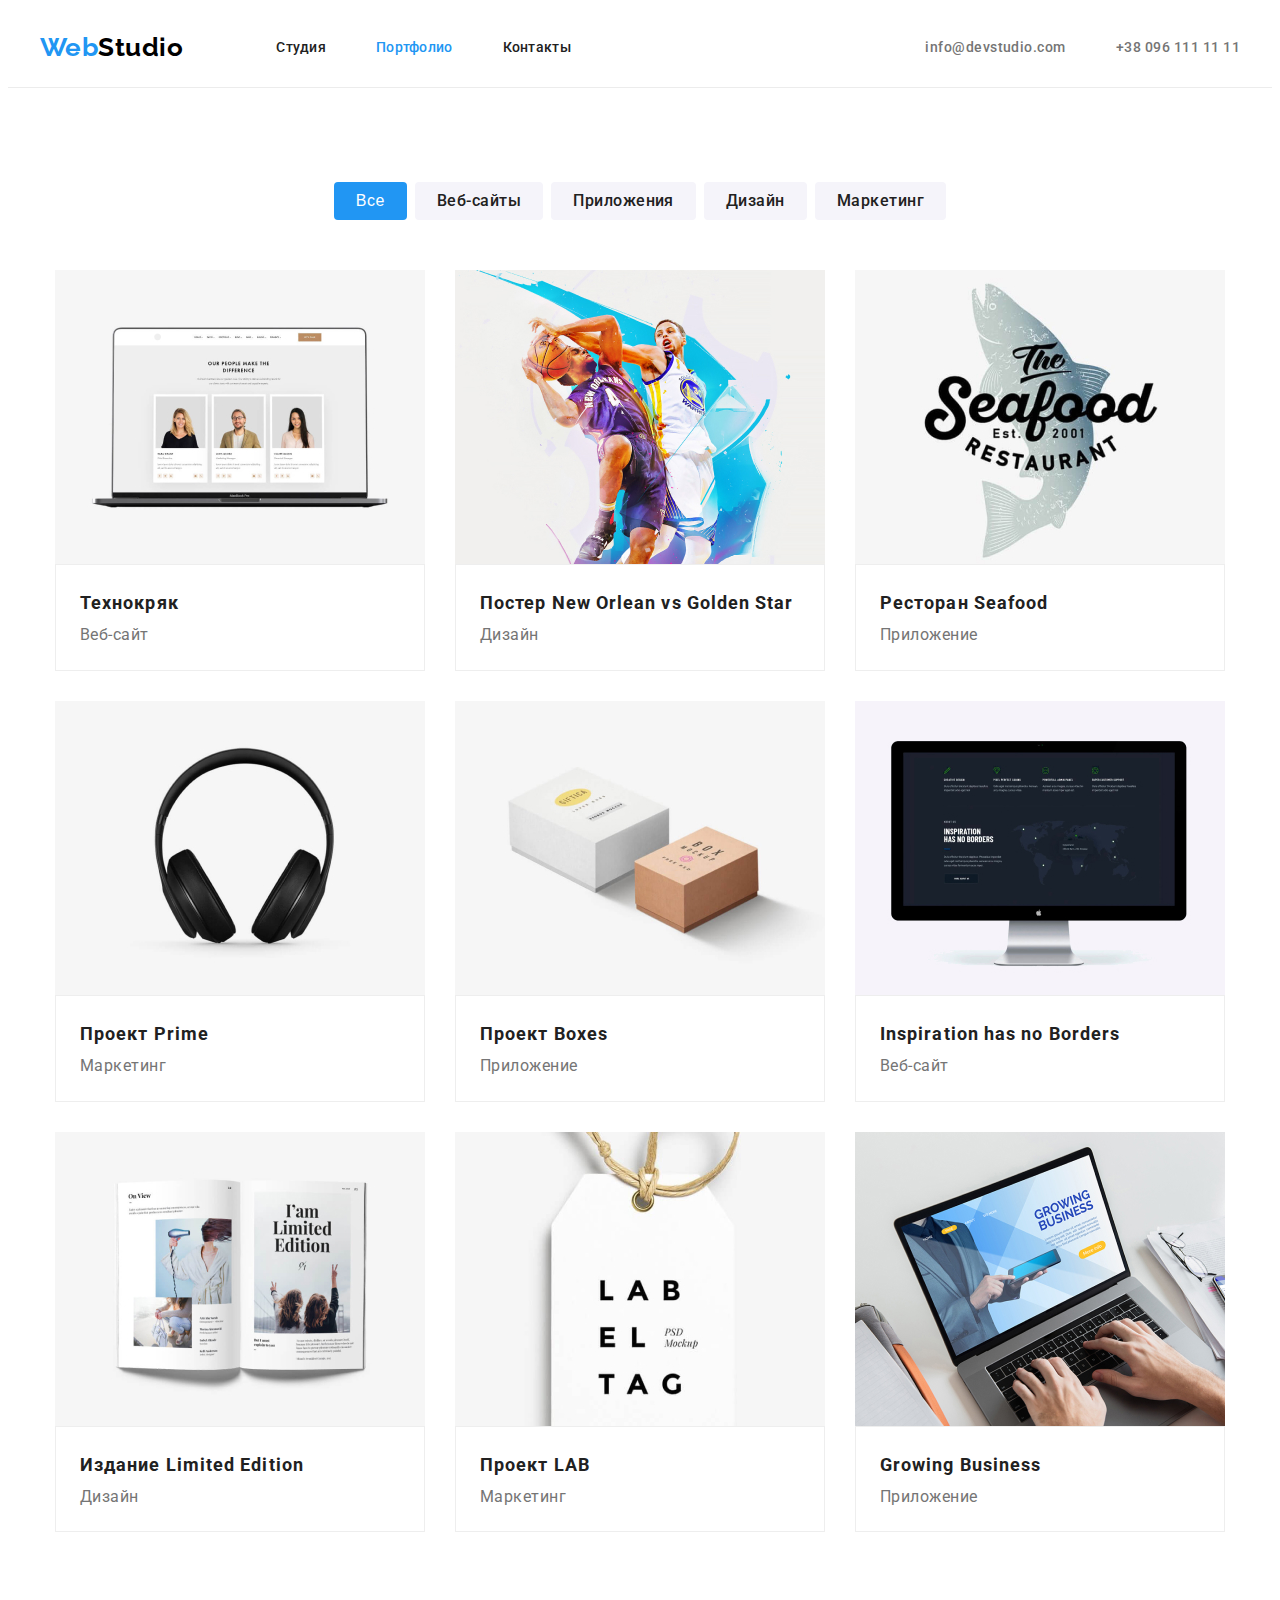
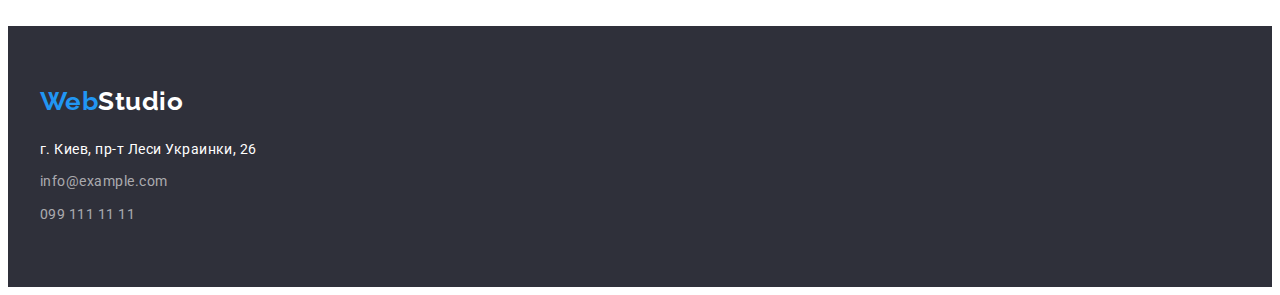
==== portfolio.html @ 261e0b7f "д/з 4 класы" ====
<!DOCTYPE html>
<html lang="en">

<head>
    <meta charset="UTF-8">
    <meta http-equiv="X-UA-Compatible" content="IE=edge">
    <meta name="viewport" content="width=device-width, initial-scale=1.0">
    <title>Document</title>
    <link rel="preconnect" href="https://fonts.googleapis.com">
    <link rel="preconnect" href="https://fonts.gstatic.com" crossorigin>
    <link rel="preconnect" href="https://fonts.googleapis.com">
    <link rel="preconnect" href="https://fonts.gstatic.com" crossorigin>
    <link href="https://fonts.googleapis.com/css2?family=Raleway:wght@700&family=Roboto:wght@400;500;700;900&display=swap"
        rel="stylesheet">
    <link rel="preconnect" href="https://fonts.googleapis.com"> 
    <link rel="preconnect" href="https://fonts.gstatic.com" crossorigin>
    <link rel="stylesheet" href="https://cdnjs.cloudflare.com/ajax/libs/modern-normalize/1.1.0/modern-normalize.min.css"
        integrity="sha512-wpPYUAdjBVSE4KJnH1VR1HeZfpl1ub8YT/NKx4PuQ5NmX2tKuGu6U/JRp5y+Y8XG2tV+wKQpNHVUX03MfMFn9Q=="
        crossorigin="anonymous" referrerpolicy="no-referrer" />
   
    <link rel="stylesheet" href="./css/styles.css">
</head>


<body>
    <header class="page-header">
        <div class="container page-header-container">
            <nav class="page-header-navigation">
    
                <a href="" class="logo">Web<span class="studio">Studio</span></a>
    
                <ul class="site-nav list">
                    <li class="item"><a href="index.html" class="link">Студия</a></li>
                    <li class="item"><a href="./portfolio.html" class="link1">Портфолио</a></li>
                    <li class="item"><a href="" class="link">Контакты</a></li>
    
                </ul>
            </nav>
            <ul class="auth-nav list">
                <li class="item"><a href="" class="link">info@devstudio.com</a></li>
                <li class="item"><a href="" class="link">+38 096 111 11 11</a></li>
    
            </ul>
    
        </div>
    </header>
    <main>
    <section class="hero-portfolio">
        <div class="container">
        <ul class="list button-list">
            <li class="portfolio-item">  
            <button type="button" class="button-primary1">Все</button>
            </li>
            <li class="portfolio-item">
            <button type="button" class="button-primary">Веб-сайты</button>
            </li>   
            <li class="portfolio-item">
            <button type="button" class="button-primary">Приложения</button>
            </li>
            <li class="portfolio-item">
            <button type="button" class="button-primary">Дизайн</button>
            </li>
            <li class="portfolio-item">  
            <button type="button" class="button-primary">Маркетинг</button>
            </li>

        </ul>
        
        <ul class="list-portfolio">
            <li class="list-portfolio-elements">
            <a class="list-portfolio-elements-ref" href="">
            <img class="list-images" src="./images/img.jpg" alt="table" width="370" />
            <div class="product-content">
            <h2 class="title-list-portfolio">Технокряк</h2>
            <p class="text-list-portfolio">Веб-сайт</p>
            </div>
            </a> 
            </li>
    
            <li class="list-portfolio-elements">
            <a class="list-portfolio-elements-ref" href="">
            <img class="list-images" src="./images/img-3.jpg" alt="tablet" width="370" />
            <div class="product-content">
            <h2 class="title-list-portfolio">Постер New Orlean vs Golden Star</h2>
            <p class="text-list-portfolio">Дизайн</p>
            </div>
            </a>
            </li>
           
            <li class="list-portfolio-elements">
            <a class="list-portfolio-elements-ref" href="">
            <img class="list-images" src="./images/img-4.jpg" alt="tablet" width="370" />
            <div class="product-content">
            <h2 class="title-list-portfolio">Ресторан Seafood</h2>
            <p class="text-list-portfolio">Приложение</p>
            </div>
            </a>
            </li>

            <li class="list-portfolio-elements">
            <a class="list-portfolio-elements-ref" href="">
            <img class="list-images" src="./images/img-5.jpg" alt="table" width="370" />
            <div class="product-content">
            <h2 class="title-list-portfolio">Проект Prime</h2>
            <p class="text-list-portfolio">Маркетинг</p>
            </div>
            </a>
            </li>
           
            <li class="list-portfolio-elements">
            <a class="list-portfolio-elements-ref" href="">
            <img class="list-images" src="./images/img-6.jpg" alt="table" width="370" />
            <div class="product-content">
            <h2 class="title-list-portfolio">Проект Boxes</h2>
            <p class="text-list-portfolio">Приложение</p>
            </div>
            </a>
            </li>
           
            <li class="list-portfolio-elements">
            <a class="list-portfolio-elements-ref" href="">
            <img class="list-images" src="./images/img-7.jpg" alt="table" width="370" />
            <div class="product-content">
            <h2 class="title-list-portfolio">Inspiration has no Borders</h2>
            <p class="text-list-portfolio">Веб-сайт</p>
            </div>
            </a>
            </li>
           
            <li class="list-portfolio-elements">
            <a class="list-portfolio-elements-ref" href="">
            <img class="list-images" src="./images/img-8.jpg" alt="table" width="370" />
            <div class="product-content">
            <h2 class="title-list-portfolio">Издание Limited Edition</h2>
            <p class="text-list-portfolio">Дизайн</p>
            </div>
            </a>
            </li>
            
            <li class="list-portfolio-elements">
            <a class="list-portfolio-elements-ref" href="">
            <img class="list-images" src="./images/img-9.jpg" alt="table" width="370" />
            <div class="product-content">
            <h2 class="title-list-portfolio">Проект LAB</h2>
            <p class="text-list-portfolio">Маркетинг</p>
            </div>
            </a>
            </li>
           
            <li class="list-portfolio-elements">
            <a class="list-portfolio-elements-ref" href="">
            <img class="list-images" src="./images/img-10.jpg" alt="table" width="370" />
            <div class="product-content">
            <h2 class="title-list-portfolio">Growing Business</h2>
            <p class="text-list-portfolio">Приложение</p>
            </div>
            </a>
            </li>
            
        </ul>
        </div>
    </section>

    </main>

    <footer class="footer">
        <div class="container">
        <div class="footer-title">
        <a href="" class="logo">Web<span class="studio">Studio</span></a>
        </div>
        <address class="address">
            <ul class="list1">
            <li class="address-mulo">
                    <a href="" class="contact">г. Киев, пр-т Леси Украинки, 26 <br /></a>
                </li>
            <li class="address-mulo">
                    <a href="mailto:info@example.com" class="contact1">info@example.com <br /></a>
                </li>
            <li class="address-mulo1">
                    <a href="tel:0991111111" class="contact1">099 111 11 11 <br /></a>
                </li>
            </ul>
        </address>
        </div>
    </footer>
    
    
    </body>
    </html>
---- css/styles.css ----
:root {
  --primary-text-color: #757575;
  --title-text-color: #212121;
  --accent-color: #2196f3;
  --primary-bg-color: #ffffff;
  --background-accent-color: #f5f4fa;
}
.a {
  font-style: normal;
  display: block;
  text-decoration: none;
}
p,
h1,
h2,
h3,
h4,
h5,
h6 {
  margin: 0;
}

ul {
  margin: 0;
  padding-left: 0;
}

img {
  display: block;
}

body {
  color: var(--primary-text-color);
  background-color: var(--primary-bg-color);
  font-family: Roboto, sans-serif;
  letter-spacing: 0.03em;
  font-size: 16px;
}

.logo {
  color: var(--accent-color);
  font-family: Raleway;
  font-weight: 700;
  font-size: 26px;
  line-height: 1.2;
  text-decoration: none;
}

.logo .studio:hover,
.logo .studio:focus {
  color: #2196f3;
}

.studio {
  color: #000000;
  font-family: raleway, cursive;
  font-weight: 700;
  font-size: 26px;
  line-height: 1.2;
}

.list {
  list-style: none;
}
/* site-nav*/

.site-nav .link {
  color: #212121;
  font-family: Roboto;
  font-weight: 500;
  font-size: 14px;
  line-height: 1.1;
  letter-spacing: 0.02em;
  text-decoration: none;
  display: block;
  padding-top: 32px;
  padding-bottom: 32px;
}

.site-nav .link.current {
  color: #2196f3;
}

.site-nav .link:hover,
.site-nav .link:focus {
  color: #2196f3;
  text-decoration: none;
}

.auth-nav .link {
  color: #757575;
  font-family: Roboto;
  font-weight: 500;
  font-size: 14px;
  line-height: 1.1;
  text-decoration: none;
  display: flex;
  margin-left: auto;
  align-items: center;
}

.site-nav .link1 {
  color: #2196f3;
  font-family: Roboto;
  font-weight: 500;
  font-size: 14px;
  line-height: 1.1;
  letter-spacing: 0.02em;
  text-decoration: none;
  display: block;
  padding-top: 32px;
  padding-bottom: 32px;
}

.auth-nav .link:hover,
.auth-nav .link:focus {
  color: #2196f3;
}
.page-header {
  border-bottom: 1px solid #ececec;
}

.page-header-container {
  display: flex;
}

.page-header-navigation {
  display: flex;
  align-items: center;
}

.site-nav {
  display: flex;
  margin-left: 93px;
}

.site-nav .item:not(:last-child) {
  margin-right: 50px;
}

.auth-nav {
  display: flex;
  margin-left: auto;
  align-items: center;
}

.auth-nav .item + .item {
  margin-left: 50px;
}

.container {
  width: 1200px;
  margin: 0 auto;
  padding-left: 15px;
  padding-right: 15px;
}

.hero-title {
  color: #ffffff;
  font-family: Roboto;
  font-weight: 900;
  font-size: 44px;
  line-height: 1.36;
  text-align: center;
  margin-bottom: 30px;
}
.hero {
  background-image: linear-gradient(
      to right,
      rgba(47, 48, 58, 0.4),
      rgba(47, 48, 58, 0.4)
    ),
    url(../images/Img-2.jpg);
  background-repeat: no-repeat;
  background-position: center;
  background-size: cover;
  color: #ffffff;
  font-family: Roboto;
  font-weight: 900;
  font-size: 44px;
  line-height: 1.36;
  text-align: center;
  padding: 200px 0;
}

.advantage-list .title {
  color: #212121;
  font-family: Roboto;
  font-style: normal;
  font-weight: 700;
  font-size: 14px;
  line-height: 1.1;
  letter-spacing: 0.03em;
}

.advantage-list {
  list-style: none;
  display: flex;
  flex-wrap: wrap;
  justify-content: center;
  margin-left: -30px;
  padding-bottom: 0px;
}
.section-bottom {
  margin-bottom: -94px;
}

.advantage-item {
  margin-left: 30px;
  flex-basis: calc((100% - 120px) / 4);
}

.advantage-link {
  width: 270px;
  height: 120px;
  border-radius: 4px;
  background-color: #f5f4fa;
  display: flex;
  align-items: center;
  justify-content: center;
  margin-bottom: 30px;
}

.advantage-icon {
  width: 70px;
  height: 70px;
}
.section {
  padding-top: 94px;
  padding-bottom: 94px;
}

.section-people {
  background-color: #f5f4fa;
}
.about-list {
  background-color: #f5f4fa;
  display: flex;
  align-items: center;
  justify-content: center;
}

.list-interval {
  margin-right: 30px;
  border-radius: 0px 0px 4px 4px;
  box-shadow: 0px 1px 3px rgb(0 0 0 / 12%), 0px 2px 1px rgb(0 0 0 / 20%);
}

.list-interval:nth-last-child(4n + 1) {
  margin-right: 0px;
}

.team-card-contact {
  margin-top: 30px;
  margin-bottom: 30px;
}

.section-title {
  color: #212121;
  font-weight: 700;
  font-size: 36px;
  line-height: 1.2;
  text-align: center;
  margin-bottom: 50px;
  margin-top: 0;
}

.section-title-list {
  color: #212121;
  font-weight: 500;
  font-size: 16px;
  line-height: 1.2;
  text-align: center;
  margin-bottom: 10px;
}

.section .career {
  color: #757575;
  font-size: 16px;
  line-height: 1.2;
  text-align: center;
}
.section-people-icon {
  width: 20px;
  height: 20px;
}
.social-item .link {
  display: flex;
}
.section-people-link .link {
  width: 20px;
  height: 20px;
  display: block;
  border-radius: 50%;
  background-color: #ffffff;
  display: flex;
}
.section .text {
  color: #757575;
  font-family: Roboto;
  font-weight: 400;
  font-size: 14px;
  line-height: 1.7;
  text-align: left;
  vertical-align: Top;
  padding-top: 10px;
}

.pictures {
  list-style: none;
  display: flex;
  margin-right: 30px;
}

.pictures:nth-last-child(3n + 1) {
  margin-right: 0px;
}

.img {
  max-width: 100%;
  height: auto;
  display: block;
}

.button {
  display: inline-block;
  border: 1px solid transparent;
  padding: 10px 32px;
  min-width: 200px;
  background: #2196f3;
  box-shadow: 0px 4px 4px rgba(0, 0, 0, 0.15);
  border-radius: 4px;
  font-family: inherit;
  font-weight: 700;
  font-size: 16px;
  line-height: 1.87;
  align-items: center;
  text-align: center;
  letter-spacing: 0.06em;
  cursor: pointer;
  border: none;
}

.button.primary {
  background-color: var(--accent-color);
  color: var(--text-color-white--);
}

.button .primary:focus {
  color: var(--primary-white-color);
  background-color: var(--accent-color);
}

.footer {
  background-color: #2f303a;
  padding: 60px 0;
}

.footer-title {
  margin-bottom: 20px;
}
.footer .studio {
  color: #ffffff;
  font-family: raleway, cursive;
  font-weight: 700;
  font-size: 26px;
  line-height: 1.2;
}
.list1 {
  list-style: none;
}
.address-mulo {
  margin-bottom: 9px;
}
.address-mulo1 {
  margin-bottom: 0px;
}
.address .list1 .contact {
  color: #ffffff;
  font-style: normal;
  font-weight: 400;
  font-size: 14px;
  line-height: 1.7;
  background-color: #2f303a;
  text-decoration: none;
  margin-top: 20px;
  margin-bottom: 9px;
}

.address .list1 .contact1 {
  color: rgba(255, 255, 255, 0.6);
  font-weight: 400;
  font-size: 14px;
  line-height: 1.7;
  text-decoration: none;
  font-style: normal;
  margin-top: 20px;
  margin-bottom: 9px;
}

.address .list1 .contact1:hover,
.address .list1 .contact1:focus {
  color: #2196f3;
}

.address .list1 .contact:hover,
.address .list1 .contact:focus {
  color: #2196f3;
}

/* css для портфолио */

.site-nav .link2 {
  color: #2196f3;
  text-decoration: none;
}

.page-header {
  border-bottom: 1px solid #ececec;
}

.hero-portfolio-list {
  list-style: none;
}

.hero-portfolio {
  background-color: #ffffff;
  font-weight: 500;
  font-size: 16px;
  line-height: 1.6;
  letter-spacing: 0.03em;
  color: #212121;
  cursor: pointer;
  padding: 94px 0px;
}

.button-list {
  display: flex;
  align-items: center;
  justify-content: center;
  margin-bottom: 50px;
}

.list .button-primary:hover,
.list .button-primary:focus {
  color: var(--primary-bg-color);
  background-color: var(--accent-color);
  border-color: var(--accent-color);
}
.list .button-primary1 {
  background-color: #2196f3;
  font-style: normal;
  color: #ffffff;
  border: none;
  border-radius: 4px;
  font-weight: 500;
  font-size: 16px;
  line-height: 1.6;
  letter-spacing: 0.03em;
  cursor: pointer;
  padding: 6px 22px;
}

.list .button-primary {
  font-family: inherit;
  font-style: normal;
  background-color: #f5f4fa;
  color: #212121;
  font-weight: 500;
  font-size: 16px;
  line-height: 1.6;
  letter-spacing: 0.03em;
  cursor: pointer;
  border: none;
  border-radius: 4px;
  padding: 6px 22px;
}

.portfolio-item:not(:last-child) {
  margin-right: 8px;
}

.list-portfolio {
  list-style: none;
}

.list-portfolio-container {
  display: flex;
  flex-wrap: wrap;
}
.product-content {
  padding: 20px 24px;
  border: 1px solid #eeeeee;
}

.list-portfolio {
  display: flex;
  flex-wrap: wrap;
  justify-content: center;
}

.list-portfolio-elements {
  flex-basis: calc(100% / 3 - 30px);
  margin-left: 30px;
  margin-top: 30px;
}
.list-portfolio-elements:nth-child(-n + 3) {
  margin-top: 0;
}
.list-portfolio-elements:nth-child(3n + 1) {
  margin-left: 0;
}
.list-portfolio-elements-ref {
  display: block;
  text-decoration: none;
}

.title-list-portfolio {
  color: #212121;
  font-family: Roboto;
  font-weight: 700;
  font-size: 18px;
  line-height: 2;
  letter-spacing: 0.06em;
}

.text-list-portfolio {
  color: #757575;
  font-weight: 400;
  font-size: 16px;
  line-height: 1.8;
  letter-spacing: 0.03em;
}
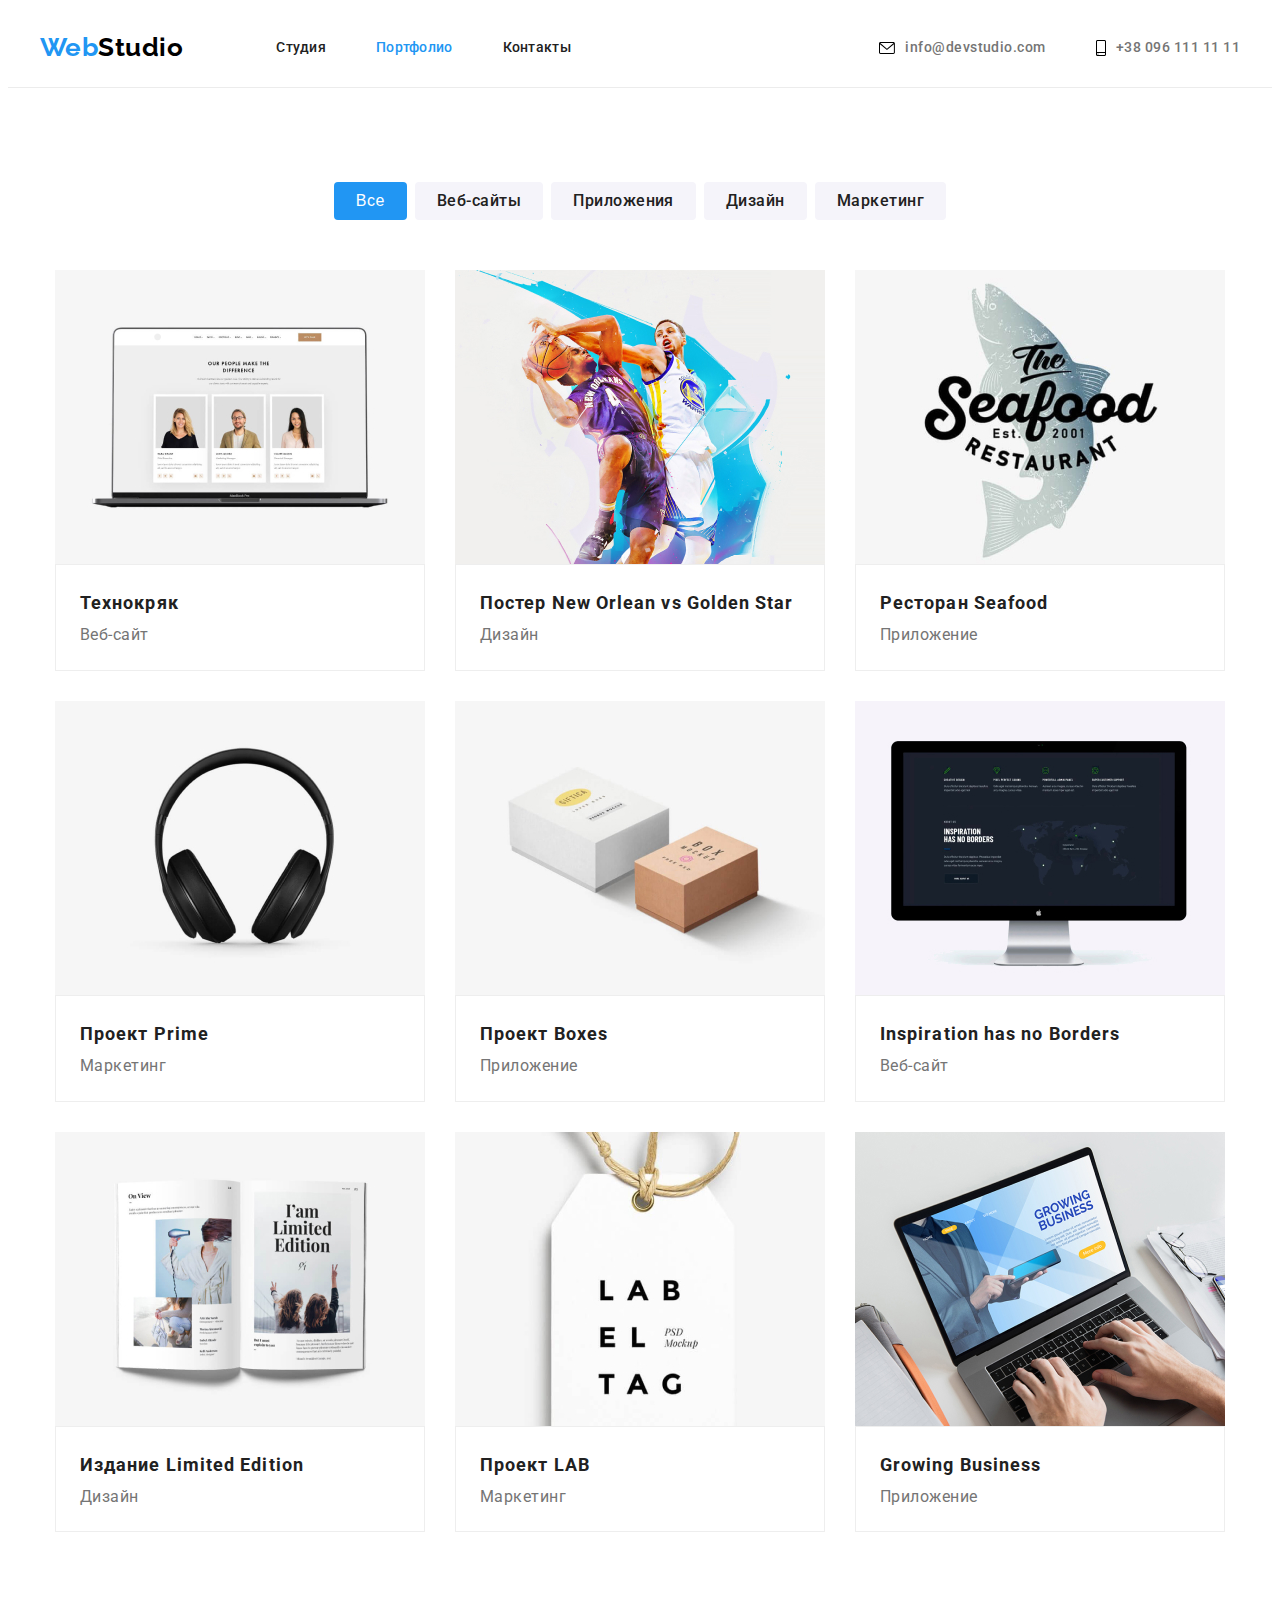
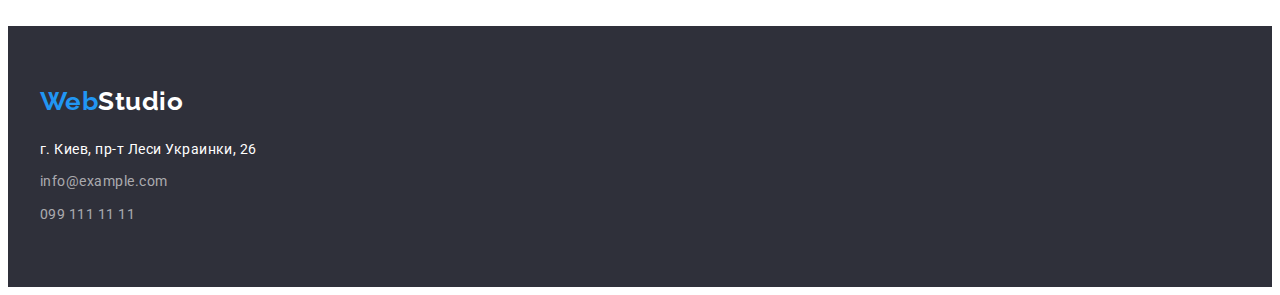
==== commit 330e4bad: "footer" ====
--- a/portfolio.html
+++ b/portfolio.html
@@ -37,11 +37,16 @@
                 </ul>
             </nav>
             <ul class="auth-nav list">
-                <li class="item"><a href="" class="link">info@devstudio.com</a></li>
-                <li class="item"><a href="" class="link">+38 096 111 11 11</a></li>
-    
+                <li class="item"><a href="" class="link"><svg class="icon-mail">
+                            <use href="./images/sprite.svg#icon-mail"></use>
+                        </svg>info@devstudio.com
+                    </a></li>
+                <li class="item"><a href="" class="link"><svg class="icon-mail1">
+                            <use href="./images/sprite.svg#icon-smartphone"></use>
+                        </svg>+38 096 111 11 11
+                    </a></li>
+            
             </ul>
-    
         </div>
     </header>
     <main>
--- a/css/styles.css
+++ b/css/styles.css
@@ -142,6 +142,26 @@
   display: flex;
   margin-left: auto;
   align-items: center;
+}
+.auth-nav .icon-mail:hover,
+.auth-nav .icon-mail:focus {
+  fill: #2196f3;
+}
+.auth-nav .icon-mail1:hover,
+.auth-nav .icon-mail1:focus {
+  fill: #2196f3;
+}
+
+.icon-mail {
+  width: 16px;
+  height: 12px;
+  margin-right: 10px;
+}
+
+.icon-mail1 {
+  width: 10px;
+  height: 16px;
+  margin-right: 10px;
 }
 
 .auth-nav .item + .item {
@@ -244,6 +264,7 @@
   margin-right: 30px;
   border-radius: 0px 0px 4px 4px;
   box-shadow: 0px 1px 3px rgb(0 0 0 / 12%), 0px 2px 1px rgb(0 0 0 / 20%);
+  background-color: #ffffff;
 }
 
 .list-interval:nth-last-child(4n + 1) {
@@ -253,6 +274,7 @@
 .team-card-contact {
   margin-top: 30px;
   margin-bottom: 30px;
+  background-color: #ffffff;
 }
 
 .section-title {
@@ -272,6 +294,7 @@
   line-height: 1.2;
   text-align: center;
   margin-bottom: 10px;
+  background-color: #ffffff;
 }
 
 .section .career {
@@ -279,22 +302,46 @@
   font-size: 16px;
   line-height: 1.2;
   text-align: center;
+  margin-bottom: 16px;
 }
 .section-people-icon {
   width: 20px;
   height: 20px;
-}
-.social-item .link {
-  display: flex;
-}
-.section-people-link .link {
-  width: 20px;
-  height: 20px;
+  fill: #afb1b8;
+}
+
+.list {
+  list-style: none;
+}
+
+.section-people-link {
+  display: flex;
+  justify-content: center;
+  align-items: center;
+}
+.section-people-link-link {
+  width: 44px;
+  height: 44px;
   display: block;
   border-radius: 50%;
   background-color: #ffffff;
   display: flex;
-}
+  justify-content: center;
+  align-items: center;
+}
+.section-people-link-link:hover,
+.section-people-link-link:focus {
+  background-color: #2196f3;
+}
+.section-people-link-link:hover .section-people-icon,
+.section-people-link-link:focus .section-people-icon {
+  fill: #ffffff;
+}
+
+.social-item:not(:last-child) {
+  margin-right: 10px;
+}
+
 .section .text {
   color: #757575;
   font-family: Roboto;
@@ -351,6 +398,55 @@
   background-color: var(--accent-color);
 }
 
+.klients-title {
+  font-family: Roboto;
+  font-style: normal;
+  font-weight: bold;
+  font-size: 36px;
+  line-height: 1.2;
+  text-align: center;
+  letter-spacing: 0.03em;
+  color: #212121;
+  margin-bottom: 50px;
+}
+.klients-list {
+  display: flex;
+  align-items: center;
+  justify-content: center;
+  flex-wrap: wrap;
+  display: flex;
+}
+
+.klients-item:not(:last-child) {
+  margin-right: 30px;
+}
+
+.klients-link {
+  width: 170px;
+  height: 92px;
+  border: 1px solid;
+  border-radius: 4px;
+  color: #afb1b8;
+  background-color: #ffffff;
+  display: flex;
+  align-items: center;
+  justify-content: center;
+}
+.klients-link:hover,
+.klients-link:focus {
+  border-color: #2196f3;
+}
+.klients-link:hover .klients-icon,
+.klients-link:focus .klients-icon {
+  fill: #2196f3;
+}
+
+.klients-icon {
+  width: 106px;
+  height: 60px;
+  fill: #afb1b8;
+}
+
 .footer {
   background-color: #2f303a;
   padding: 60px 0;
@@ -369,8 +465,16 @@
 .list1 {
   list-style: none;
 }
+.list1 {
+  padding-left: 0;
+  margin: 0;
+}
+
 .address-mulo {
   margin-bottom: 9px;
+}
+.address {
+  margin-right: 70px;
 }
 .address-mulo1 {
   margin-bottom: 0px;
@@ -406,6 +510,33 @@
 .address .list1 .contact:hover,
 .address .list1 .contact:focus {
   color: #2196f3;
+}
+
+.footer-text {
+  font-family: Roboto;
+  font-style: normal;
+  font-weight: bold;
+  font-size: 14px;
+  line-height: 1.1;
+  letter-spacing: 0.03em;
+  text-transform: uppercase;
+  color: #ffffff;
+  margin-bottom: 18px;
+}
+
+.footer-social-list {
+  display: flex;
+  align-items: center;
+  justify-content: center;
+}
+
+.social-item:not(:last-child) {
+  margin-right: 10px;
+}
+
+.social-item {
+  width: 44px;
+  height: 44px;
 }
 
 /* css для портфолио */
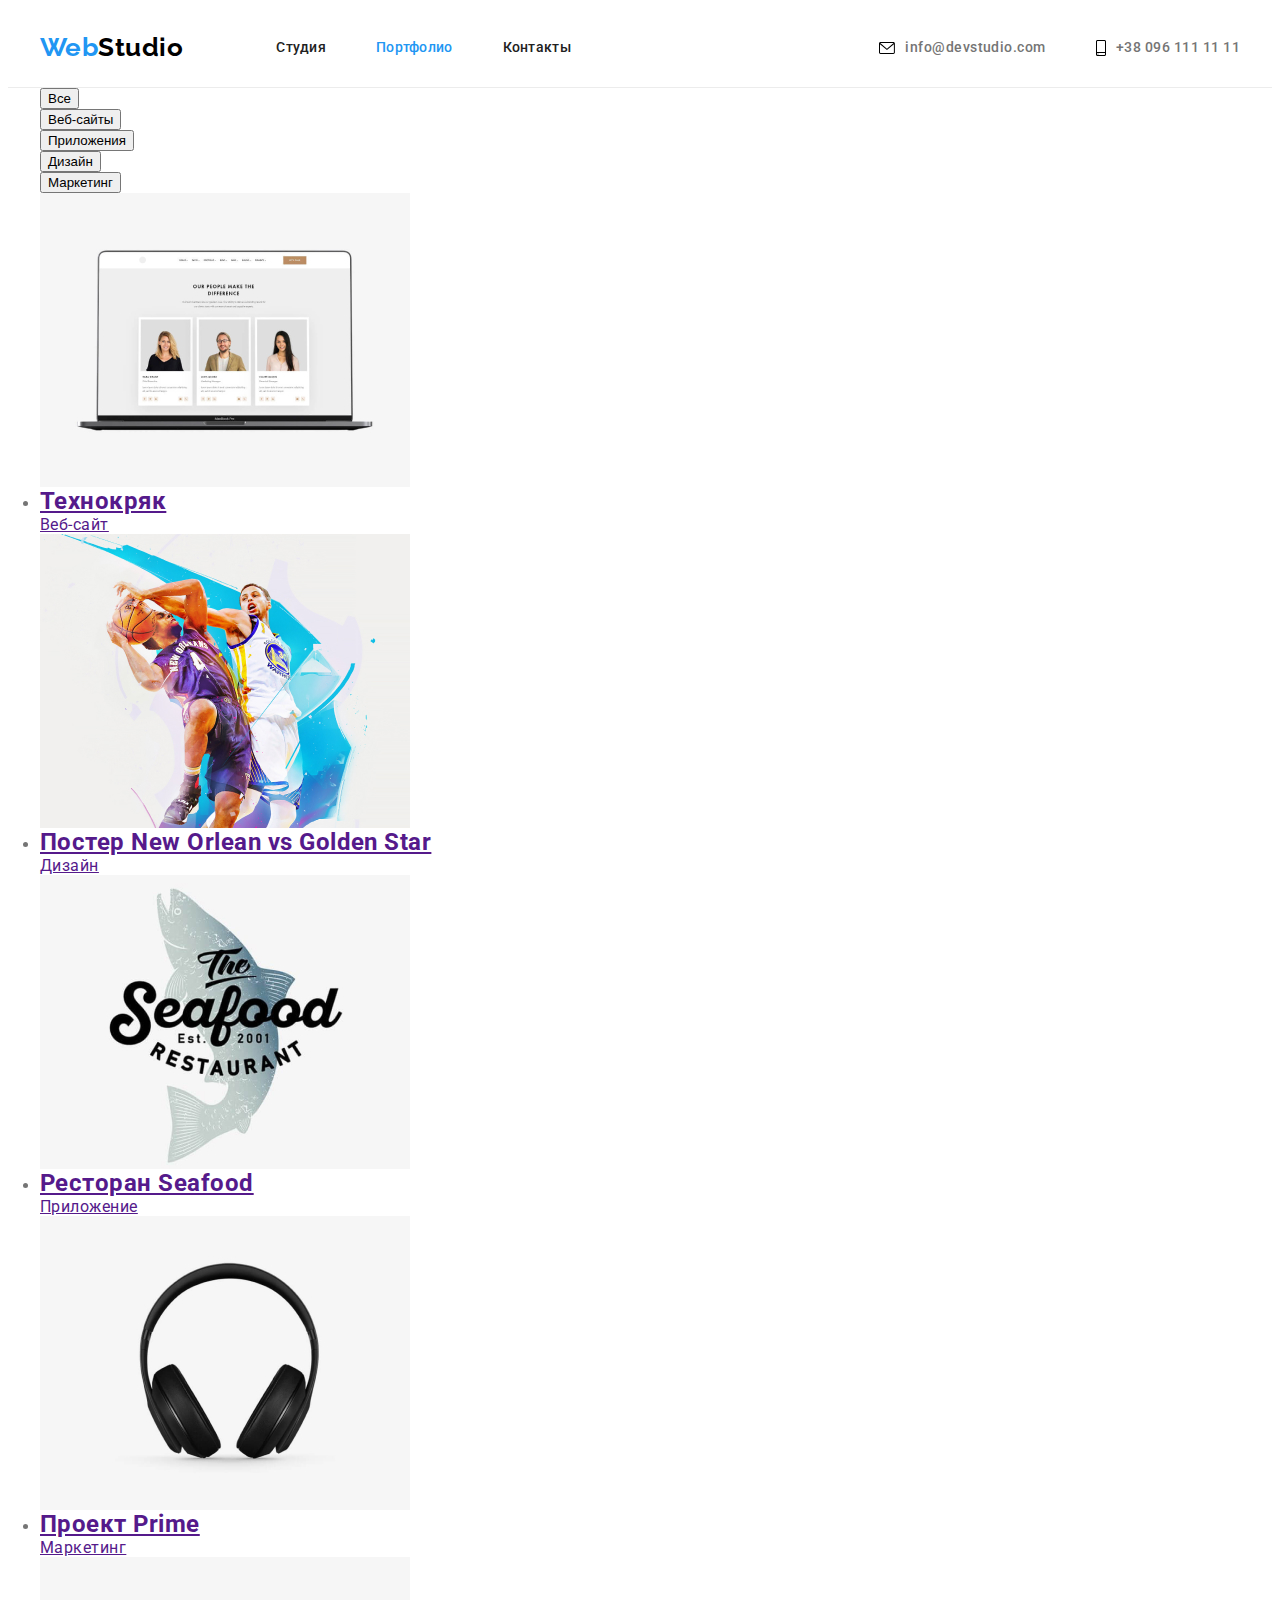
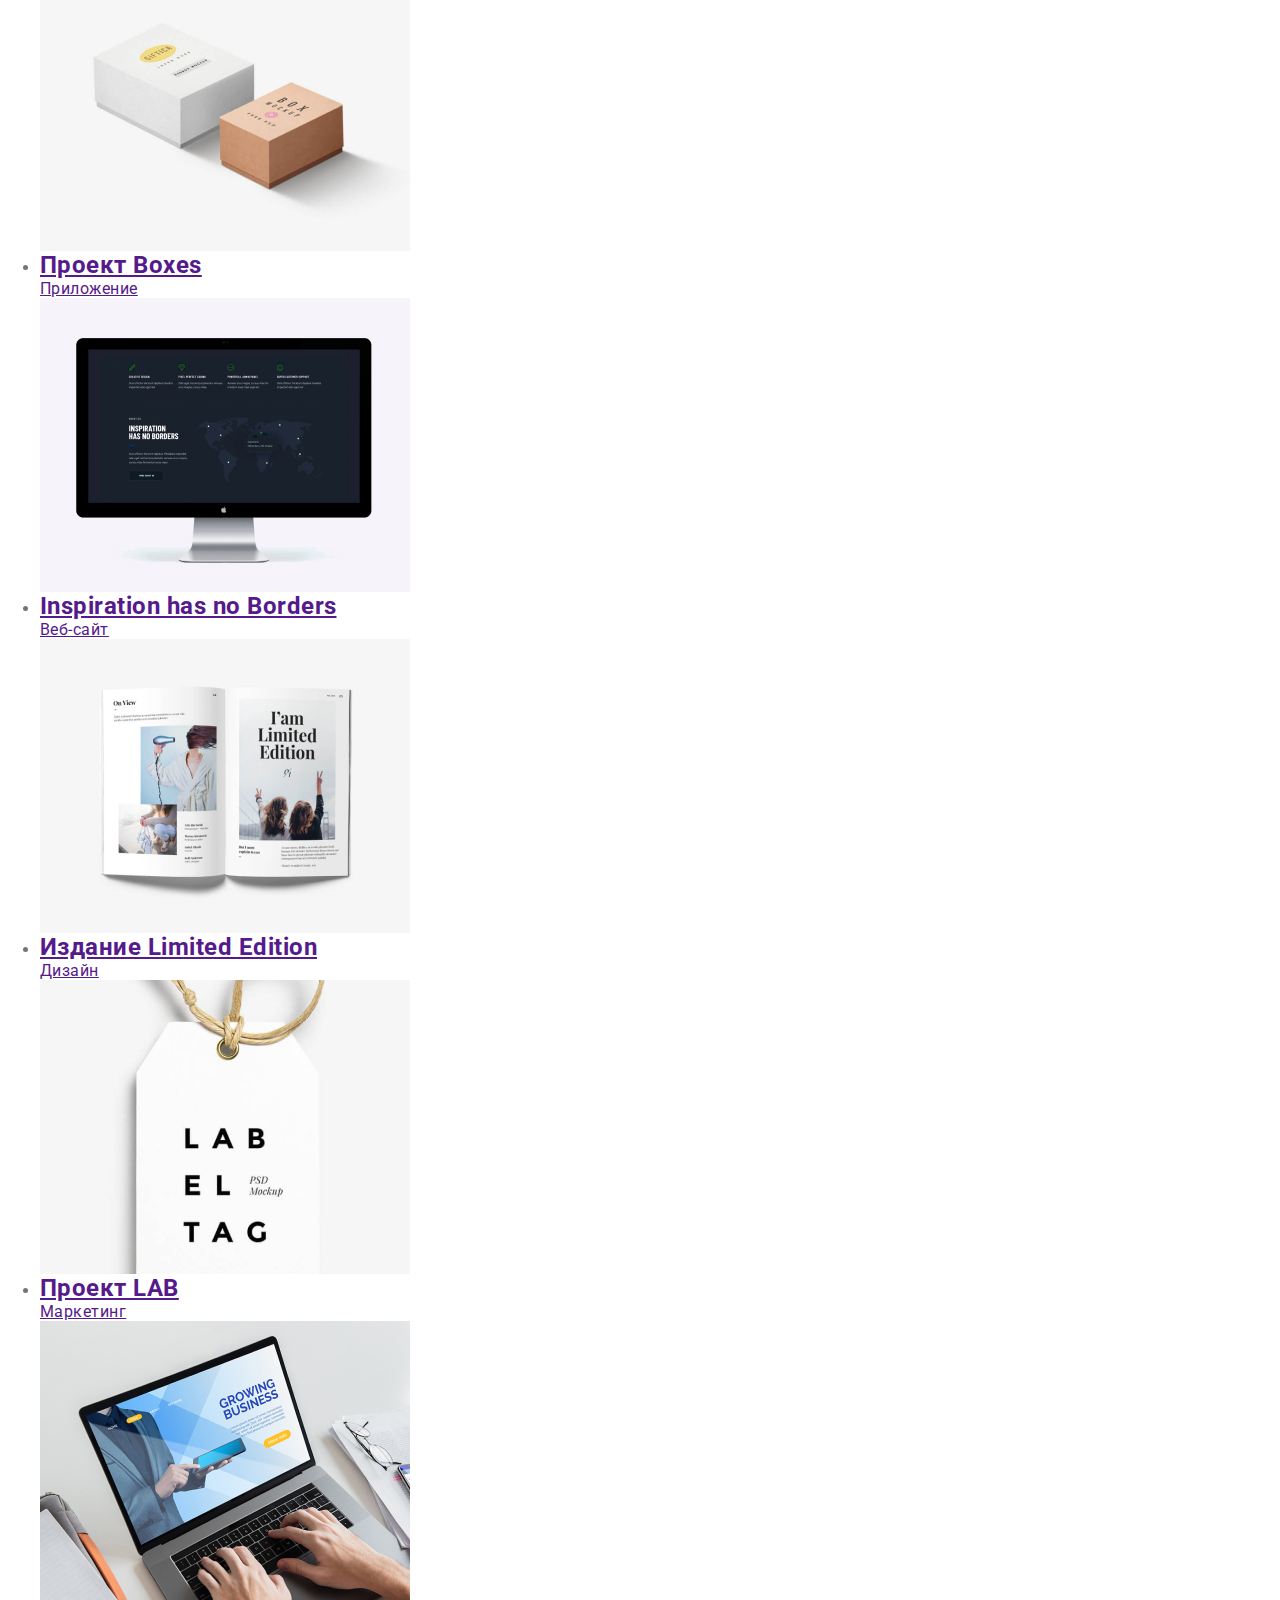
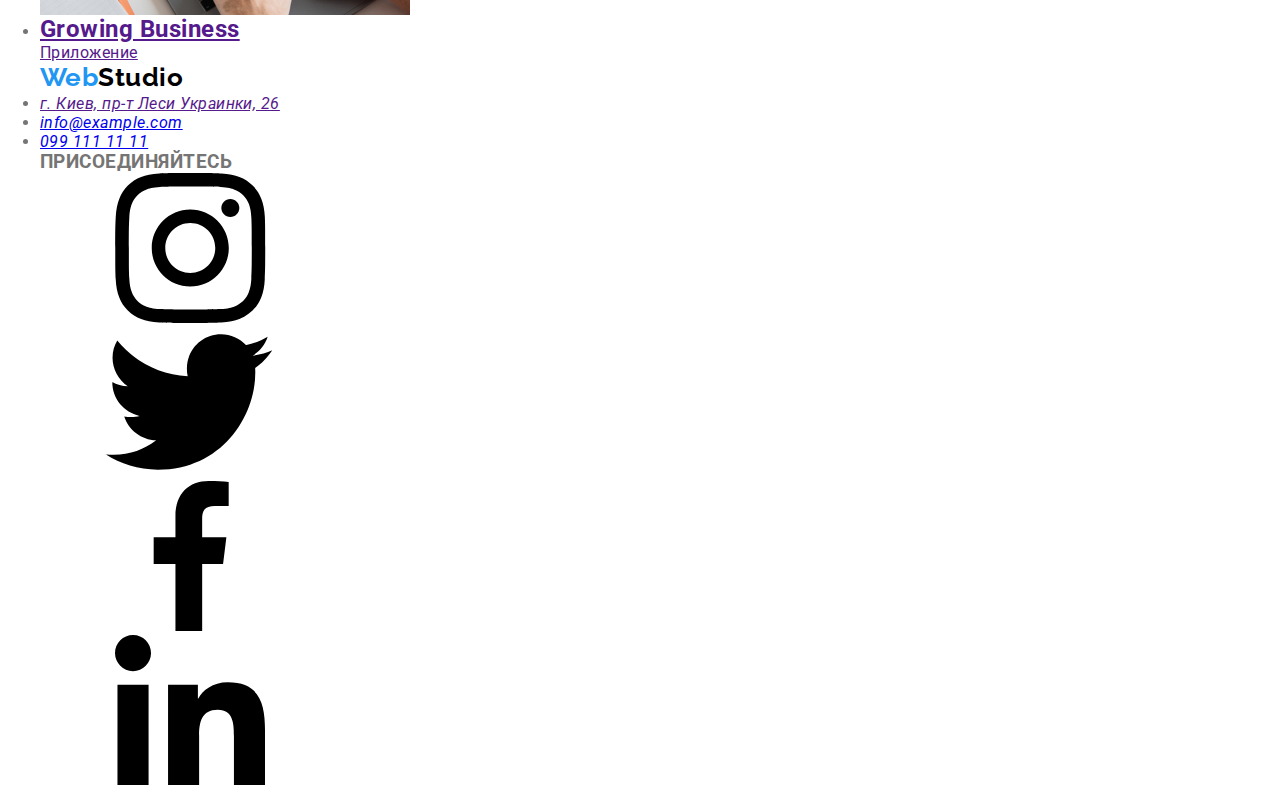
==== commit f2162013: "кнопка" ====
--- a/portfolio.html
+++ b/portfolio.html
@@ -169,23 +169,61 @@
     </main>
 
     <footer class="footer">
-        <div class="container">
-        <div class="footer-title">
-        <a href="" class="logo">Web<span class="studio">Studio</span></a>
-        </div>
-        <address class="address">
-            <ul class="list1">
-            <li class="address-mulo">
-                    <a href="" class="contact">г. Киев, пр-т Леси Украинки, 26 <br /></a>
-                </li>
-            <li class="address-mulo">
-                    <a href="mailto:info@example.com" class="contact1">info@example.com <br /></a>
-                </li>
-            <li class="address-mulo1">
-                    <a href="tel:0991111111" class="contact1">099 111 11 11 <br /></a>
-                </li>
-            </ul>
-        </address>
+        <div class="container footer-info">
+            <div class="footer-title">
+                <a href="" class="logo">Web<span class="studio">Studio</span></a>
+    
+                <address class="address">
+                    <ul class="list1">
+                        <li class="address-mulo">
+                            <a href="" class="contact">г. Киев, пр-т Леси Украинки, 26 <br /></a>
+                        </li>
+                        <li class="address-mulo">
+                            <a href="mailto:info@example.com" class="contact1">info@example.com <br /></a>
+                        </li>
+                        <li class="address-mulo1">
+                            <a href="tel:0991111111" class="contact1">099 111 11 11 <br /></a>
+                        </li>
+                    </ul>
+                </address>
+            </div>
+            <div class="footer-right">
+                <h3 class="footer-text">ПРИСОЕДИНЯЙТЕСЬ</h3>
+                <ul class="footer-social-list social-list list">
+                    <li class="social-item link">
+                        <a href class="footer-social-link link">
+                            <svg class="footer-social-icon">
+                                <use href="./images/sprite.svg#icon-instagram">
+                                </use>
+                            </svg>
+                        </a>
+                    </li>
+                    <li class="social-item link">
+                        <a href class="footer-social-link link">
+                            <svg class="footer-social-icon">
+                                <use href="./images/sprite.svg#icon-twitter">
+                                </use>
+                            </svg>
+                        </a>
+                    </li>
+                    <li class="social-item link">
+                        <a href class="footer-social-link link">
+                            <svg class="footer-social-icon">
+                                <use href="./images/sprite.svg#icon-facebook">
+                                </use>
+                            </svg>
+                        </a>
+                    </li>
+                    <li class="social-item link">
+                        <a href class="footer-social-link link">
+                            <svg class="footer-social-icon">
+                                <use href="./images/sprite.svg#icon-linkedin">
+                                </use>
+                            </svg>
+                        </a>
+                    </li>
+                </ul>
+            </div>
         </div>
     </footer>
     
--- a/css/styles.css
+++ b/css/styles.css
@@ -388,13 +388,13 @@
   border: none;
 }
 
-.button.primary {
+.button .primary:hover {
   background-color: var(--accent-color);
-  color: var(--text-color-white--);
+  color: var(--background-accent-color;
 }
 
 .button .primary:focus {
-  color: var(--primary-white-color);
+  color: var(--background-accent-color;
   background-color: var(--accent-color);
 }
 
@@ -452,6 +452,10 @@
   padding: 60px 0;
 }
 
+.footer-info {
+  display: flex;
+  align-items: flex-start;
+}
 .footer-title {
   margin-bottom: 20px;
 }
@@ -464,18 +468,14 @@
 }
 .list1 {
   list-style: none;
-}
-.list1 {
-  padding-left: 0;
-  margin: 0;
+  padding-top: 20px;
+  margin-right: 70px;
 }
 
 .address-mulo {
   margin-bottom: 9px;
 }
-.address {
-  margin-right: 70px;
-}
+
 .address-mulo1 {
   margin-bottom: 0px;
 }
@@ -528,6 +528,28 @@
   display: flex;
   align-items: center;
   justify-content: center;
+}
+.footer-social-link {
+  width: 100%;
+  height: 100%;
+  border-radius: 50%;
+  background-color: rgba(255, 255, 255, 0.1);
+  background-color: #44454e;
+  display: flex;
+  align-items: center;
+  justify-content: center;
+  width: 44px;
+  height: 44px;
+}
+
+.footer-social-link:hover,
+.footer-social-link:focus {
+  background-color: #2196f3;
+}
+.footer-social-icon {
+  width: 20px;
+  height: 20px;
+  fill: #ffffff;
 }
 
 .social-item:not(:last-child) {
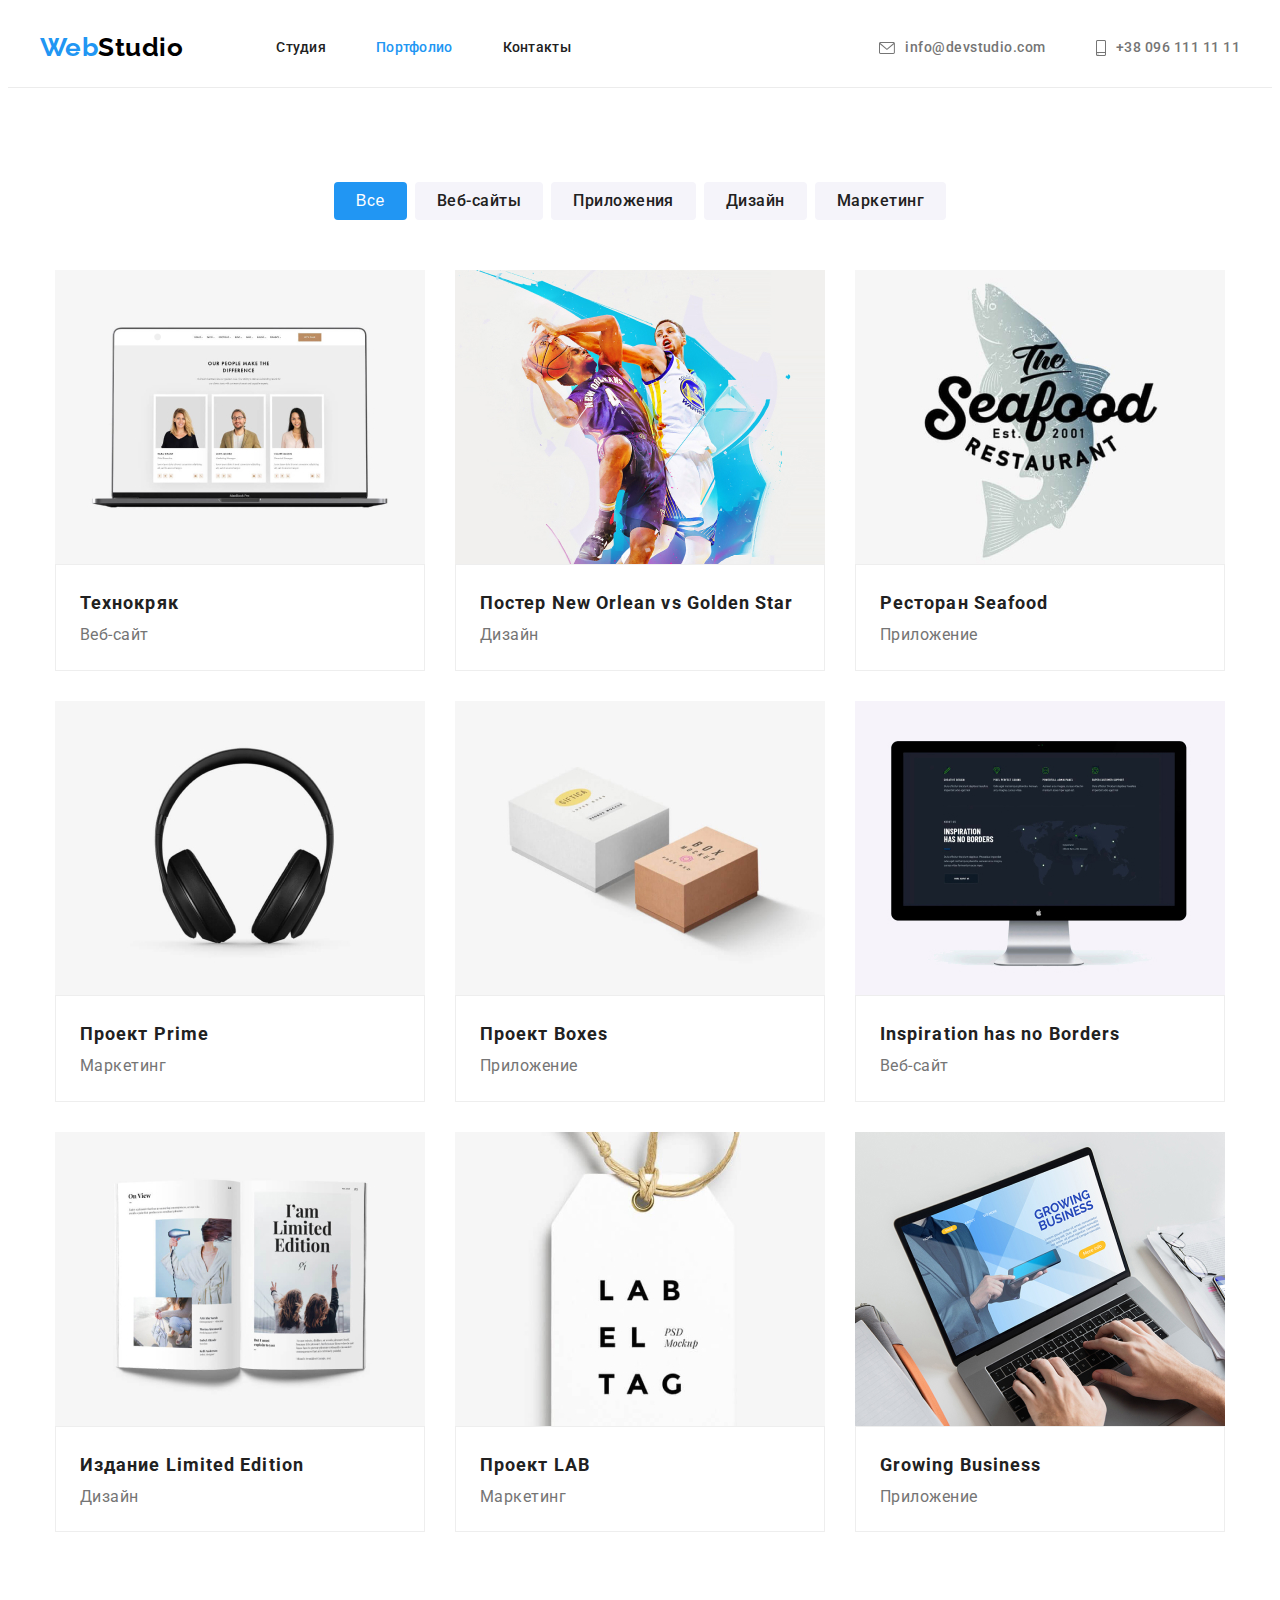
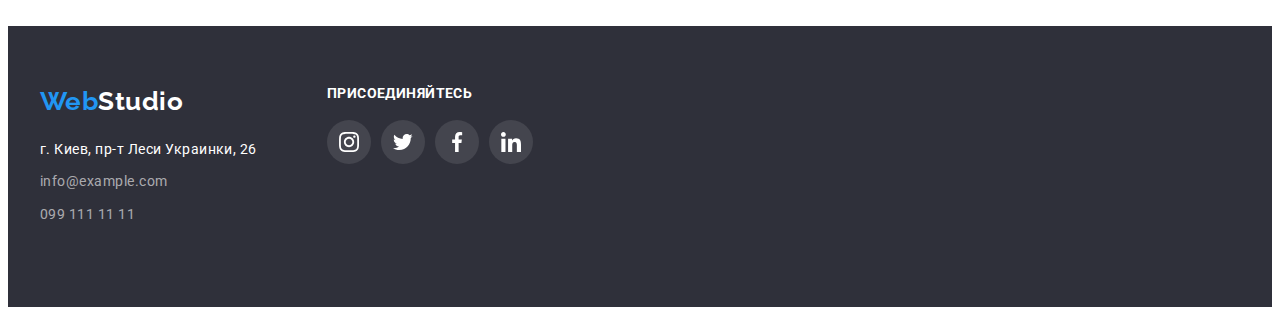
==== commit 45544f32: "готово д/з4" ====
--- a/portfolio.html
+++ b/portfolio.html
@@ -37,11 +37,11 @@
                 </ul>
             </nav>
             <ul class="auth-nav list">
-                <li class="item"><a href="" class="link"><svg class="icon-mail">
+                <li class="item"><a class="contact-item-link link" href="mailto:info@devstudio.com"><svg class="icon-mail">
                             <use href="./images/sprite.svg#icon-mail"></use>
                         </svg>info@devstudio.com
                     </a></li>
-                <li class="item"><a href="" class="link"><svg class="icon-mail1">
+                <li class="item"><a class="contact-item-link link" href="tel:+38096111 11 11"><svg class="icon-mail1">
                             <use href="./images/sprite.svg#icon-smartphone"></use>
                         </svg>+38 096 111 11 11
                     </a></li>
--- a/css/styles.css
+++ b/css/styles.css
@@ -112,10 +112,6 @@
   padding-bottom: 32px;
 }
 
-.auth-nav .link:hover,
-.auth-nav .link:focus {
-  color: #2196f3;
-}
 .page-header {
   border-bottom: 1px solid #ececec;
 }
@@ -143,25 +139,31 @@
   margin-left: auto;
   align-items: center;
 }
-.auth-nav .icon-mail:hover,
-.auth-nav .icon-mail:focus {
-  fill: #2196f3;
-}
-.auth-nav .icon-mail1:hover,
-.auth-nav .icon-mail1:focus {
-  fill: #2196f3;
+
+.contact-item-link:focus,
+.contact-item-link:hover {
+  color: var(--accent-color);
+}
+
+.contact-item-link:hover .icon-mail1,
+.contact-item-link:focus .icon-mail1,
+.contact-item-link:hover .icon-mail,
+.contact-item-link:focus .icon-mail {
+  fill: var(--accent-color);
 }
 
 .icon-mail {
   width: 16px;
   height: 12px;
   margin-right: 10px;
+  fill: #757575;
 }
 
 .icon-mail1 {
   width: 10px;
   height: 16px;
   margin-right: 10px;
+  fill: #757575;
 }
 
 .auth-nav .item + .item {
@@ -386,16 +388,12 @@
   letter-spacing: 0.06em;
   cursor: pointer;
   border: none;
-}
-
-.button .primary:hover {
-  background-color: var(--accent-color);
-  color: var(--background-accent-color;
-}
-
-.button .primary:focus {
-  color: var(--background-accent-color;
-  background-color: var(--accent-color);
+  color: #ffffff;
+}
+
+.button:hover,
+.button:focus {
+  background-color: #188ce8;
 }
 
 .klients-title {
@@ -663,9 +661,16 @@
 .list-portfolio-elements:nth-child(3n + 1) {
   margin-left: 0;
 }
+
 .list-portfolio-elements-ref {
   display: block;
   text-decoration: none;
+}
+
+.list-portfolio-elements-ref:hover,
+.list-portfolio-elements-ref:focus {
+  box-shadow: 0px 1px 1px rgb(0 0 0 / 12%), 0px 4px 4px rgb(0 0 0 / 6%),
+    1px 4px 6px rgb(0 0 0 / 16%);
 }
 
 .title-list-portfolio {
